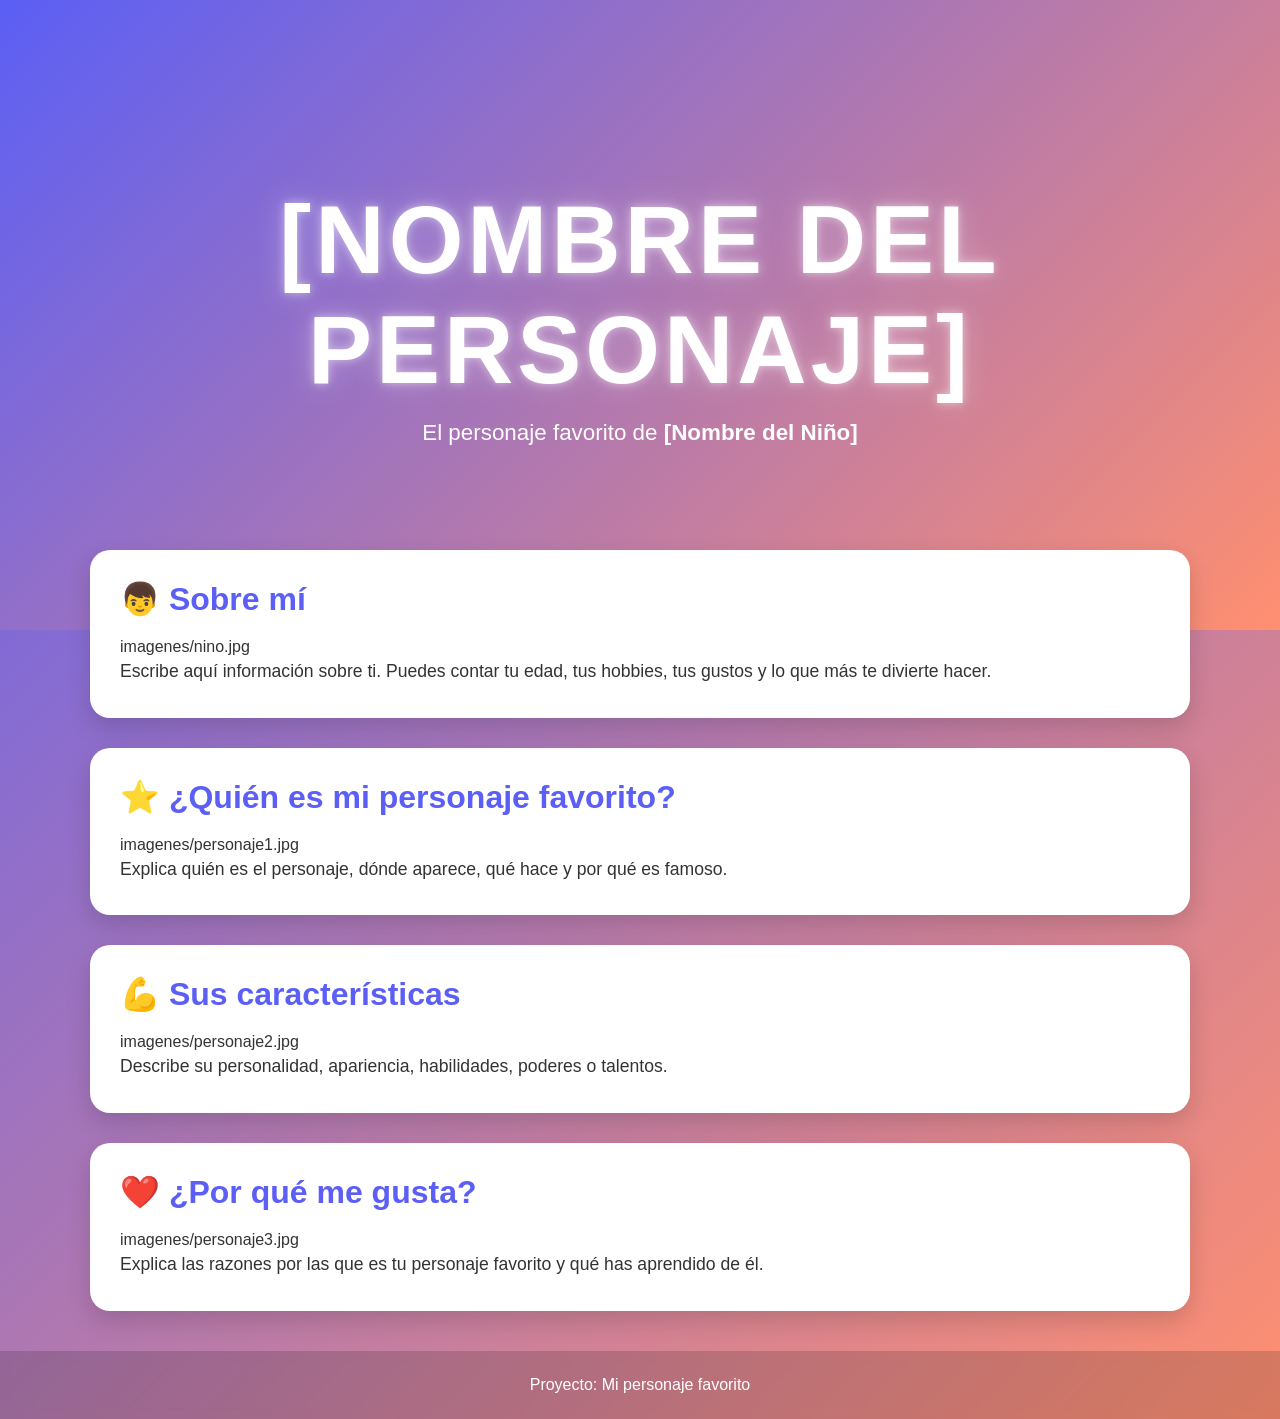
==== docs/personajeFavorito/index.html @ cb729ed8 "Automated update" ====
<!DOCTYPE html>
<html lang="es">

<head>
    <meta charset="UTF-8">
    <meta name="viewport" content="width=device-width, initial-scale=1.0">
    <title>[Nombre del Personaje]</title>
    <link rel="stylesheet" href="style.css">
</head>

<body>

    <header class="hero">
        <div class="hero-content">
            <h1>[NOMBRE DEL PERSONAJE]</h1>
            <p>El personaje favorito de <strong>[Nombre del Niño]</strong></p>
        </div>
    </header>

    <main>

        <section class="card">
            <h2>👦 Sobre mí</h2>
            imagenes/nino.jpg

            <p>
                Escribe aquí información sobre ti.
                Puedes contar tu edad, tus hobbies,
                tus gustos y lo que más te divierte hacer.
            </p>
        </section>

        <section class="card">
            <h2>⭐ ¿Quién es mi personaje favorito?</h2>
            imagenes/personaje1.jpg

            <p>
                Explica quién es el personaje, dónde aparece,
                qué hace y por qué es famoso.
            </p>
        </section>

        <section class="card">
            <h2>💪 Sus características</h2>
            imagenes/personaje2.jpg

            <p>
                Describe su personalidad, apariencia,
                habilidades, poderes o talentos.
            </p>
        </section>

        <section class="card">
            <h2>❤️ ¿Por qué me gusta?</h2>
            imagenes/personaje3.jpg

            <p>
                Explica las razones por las que es tu personaje favorito
                y qué has aprendido de él.
            </p>
        </section>

    </main>

    <footer>
        <p>Proyecto: Mi personaje favorito</p>
    </footer>

</body>

</html>
---- docs/personajeFavorito/style.css ----
/*======================================
  PALETA DE COLORES
======================================*/
:root {
    --color-primario: #5b5ff5;
    --color-secundario: #ff8f70;
}

/*======================================
  CONFIGURACIÓN GENERAL
======================================*/
* {
    margin: 0;
    padding: 0;
    box-sizing: border-box;
}

body {
    font-family: "Segoe UI", Arial, sans-serif;

    background: linear-gradient(
        135deg,
        var(--color-primario),
        var(--color-secundario)
    );

    min-height: 100vh;
    color: #333;
}

/*======================================
  HERO
======================================*/
.hero {
    height: 70vh;

    display: flex;
    justify-content: center;
    align-items: center;

    text-align: center;

    background: linear-gradient(
        135deg,
        var(--color-primario),
        var(--color-secundario)
    );

    color: white;
}

.hero-content {
    animation: aparecer 1.5s ease;
}

.hero h1 {
    font-size: clamp(3rem, 8vw, 6rem);
    letter-spacing: 4px;
    text-transform: uppercase;

    text-shadow:
        0 0 10px rgba(255,255,255,.5),
        0 0 30px rgba(255,255,255,.3);

    animation: flotar 3s ease-in-out infinite;
}

.hero p {
    font-size: 1.4rem;
    margin-top: 15px;
}

/*======================================
  CONTENEDOR
======================================*/
main {
    width: 90%;
    max-width: 1100px;

    margin: -80px auto 40px;
}

/*======================================
  TARJETAS
======================================*/
.card {
    background: white;

    margin-bottom: 30px;
    padding: 30px;

    border-radius: 20px;

    box-shadow: 0 10px 25px rgba(0,0,0,.15);

    transition: .3s;
}

.card:hover {
    transform: translateY(-8px);
}

.card h2 {
    color: var(--color-primario);
    margin-bottom: 20px;
    font-size: 2rem;
}

.card img {
    width: 100%;
    max-width: 450px;

    display: block;
    margin: 20px auto;

    border-radius: 15px;

    transition: .4s;
}

.card img:hover {
    transform: scale(1.05);
}

.card p {
    font-size: 1.1rem;
    line-height: 1.8;
}

/*======================================
  FOOTER
======================================*/
footer {
    text-align: center;

    padding: 25px;

    color: white;

    background: rgba(0,0,0,.15);

    backdrop-filter: blur(5px);
}

/*======================================
  ANIMACIONES
======================================*/
@keyframes aparecer {
    from {
        opacity: 0;
        transform: translateY(40px);
    }

    to {
        opacity: 1;
        transform: translateY(0);
    }
}

@keyframes flotar {
    0% {
        transform: translateY(0);
    }

    50% {
        transform: translateY(-10px);
    }

    100% {
        transform: translateY(0);
    }
}

/*======================================
  RESPONSIVE
======================================*/
@media (max-width: 768px) {

    .hero {
        height: 55vh;
    }

    .hero p {
        font-size: 1rem;
    }

    .card {
        padding: 20px;
    }

    .card h2 {
        font-size: 1.5rem;
    }
}
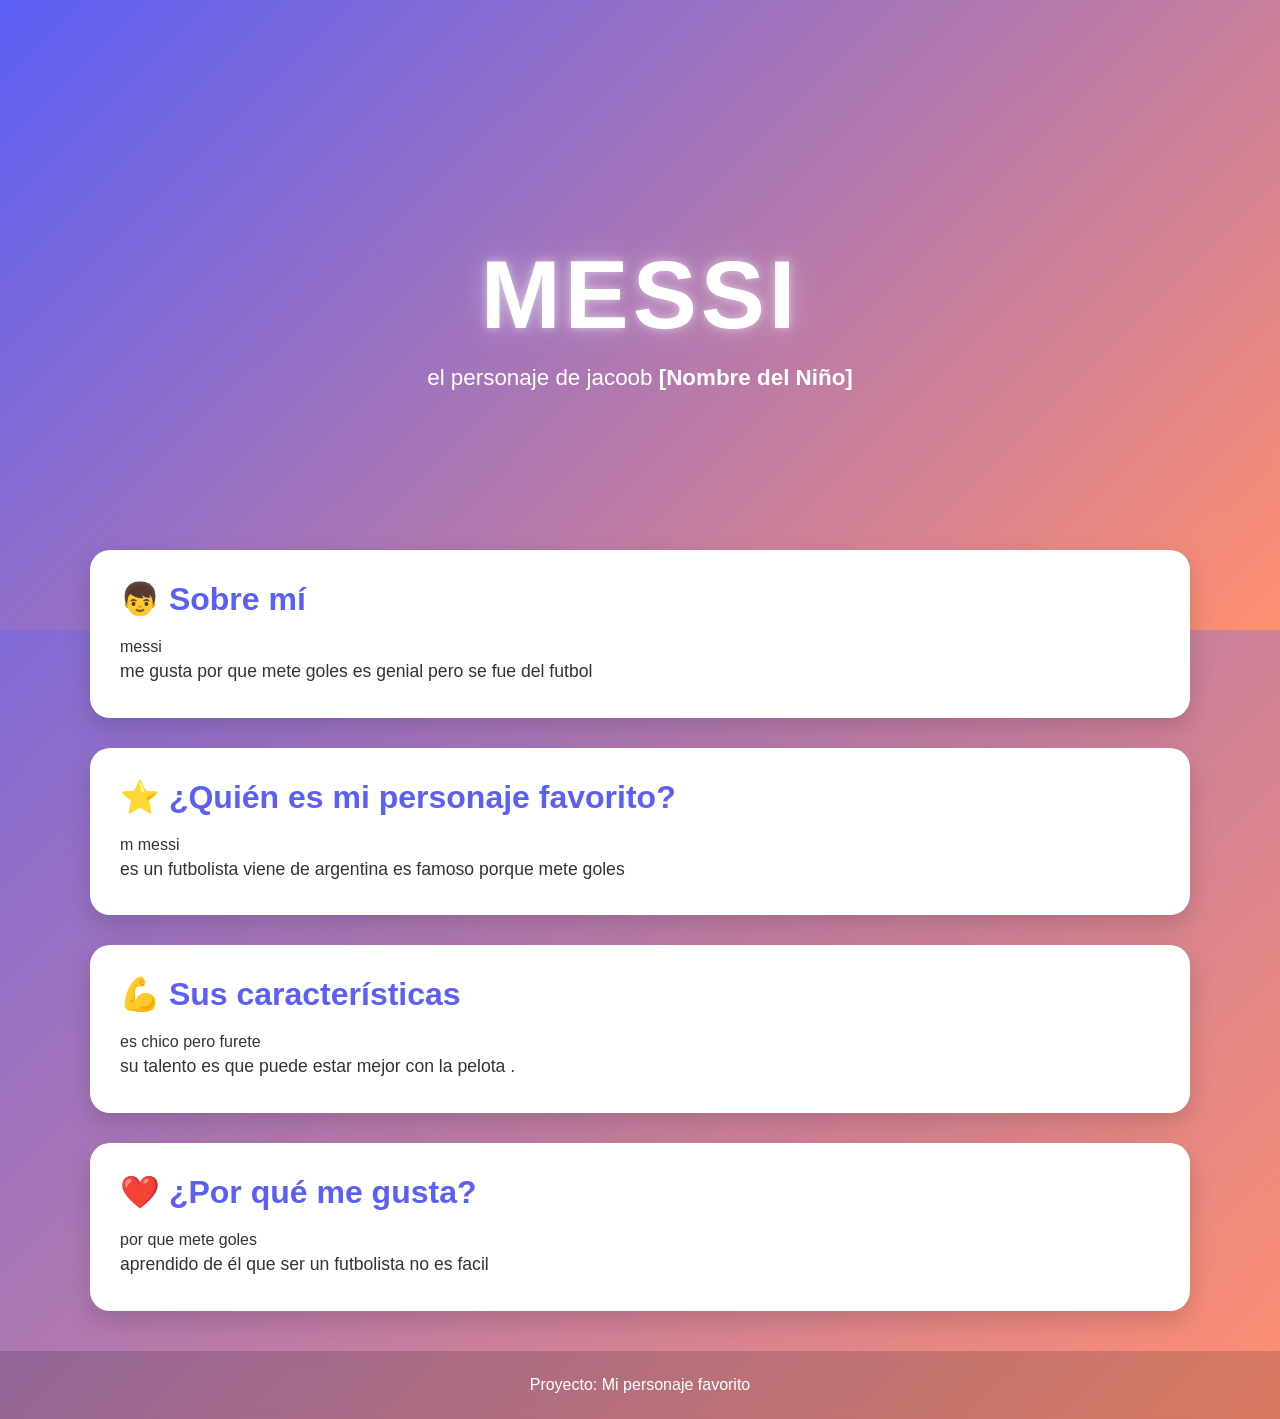
==== commit 73b435c8: "envio" ====
--- a/docs/personajeFavorito/index.html
+++ b/docs/personajeFavorito/index.html
@@ -12,8 +12,9 @@
 
     <header class="hero">
         <div class="hero-content">
-            <h1>[NOMBRE DEL PERSONAJE]</h1>
-            <p>El personaje favorito de <strong>[Nombre del Niño]</strong></p>
+            <h1>Messi</h1>
+            <p>el personaje de jacoob
+                 <strong>[Nombre del Niño]</strong></p>
         </div>
     </header>
 
@@ -21,42 +22,50 @@
 
         <section class="card">
             <h2>👦 Sobre mí</h2>
-            imagenes/nino.jpg
+            messi
 
-            <p>
-                Escribe aquí información sobre ti.
-                Puedes contar tu edad, tus hobbies,
-                tus gustos y lo que más te divierte hacer.
+            <p> me gusta por que mete goles
+                es genial
+                pero se fue del futbol
+
+                
+                
+                
             </p>
         </section>
 
         <section class="card">
             <h2>⭐ ¿Quién es mi personaje favorito?</h2>
-            imagenes/personaje1.jpg
+m            messi
 
             <p>
-                Explica quién es el personaje, dónde aparece,
-                qué hace y por qué es famoso.
+      es un futbolista viene de argentina
+                es famoso porque mete goles
+
             </p>
         </section>
 
         <section class="card">
             <h2>💪 Sus características</h2>
-            imagenes/personaje2.jpg
+            es chico pero furete
+
 
             <p>
-                Describe su personalidad, apariencia,
-                habilidades, poderes o talentos.
+                
+                su talento es que puede estar mejor con la pelota
+                .
             </p>
         </section>
 
         <section class="card">
             <h2>❤️ ¿Por qué me gusta?</h2>
-            imagenes/personaje3.jpg
+por que mete goles
+
 
             <p>
-                Explica las razones por las que es tu personaje favorito
-                y qué has aprendido de él.
+                
+                 aprendido de él que ser un futbolista no es facil
+                 
             </p>
         </section>
 
